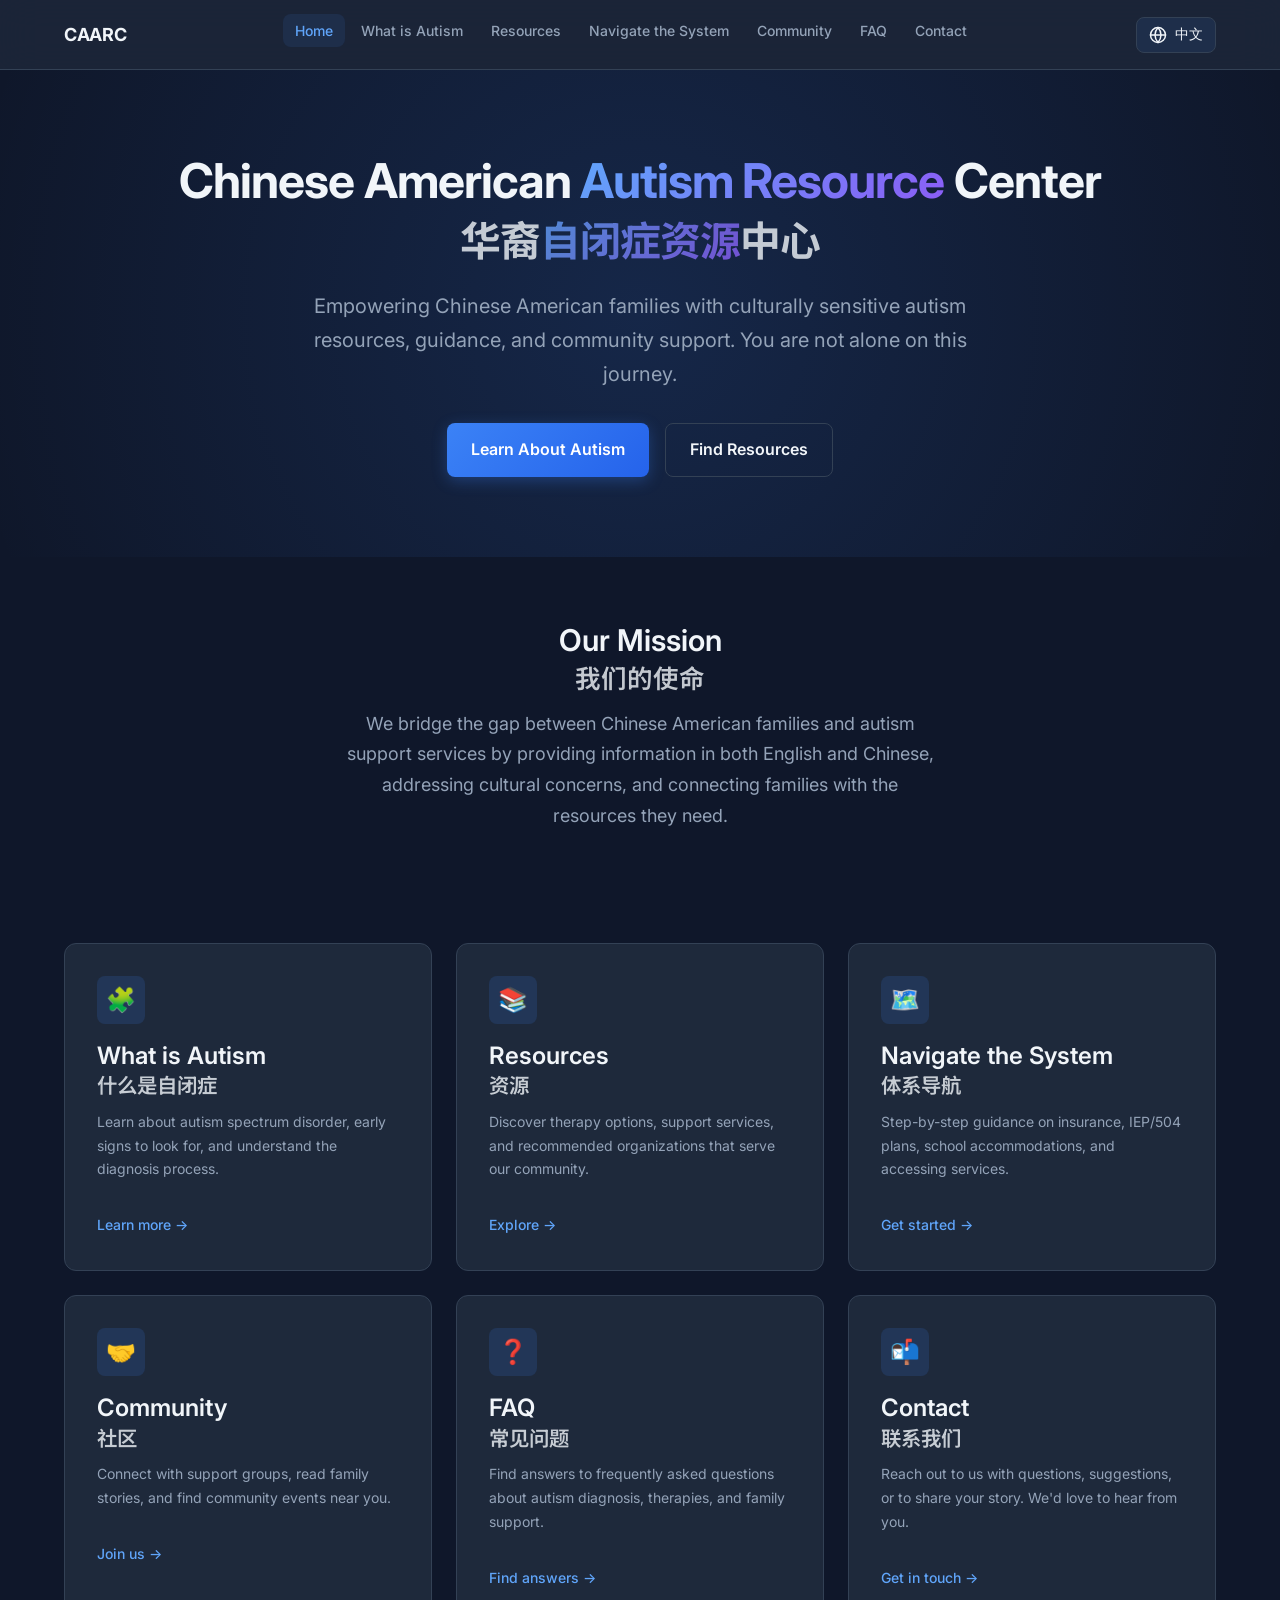
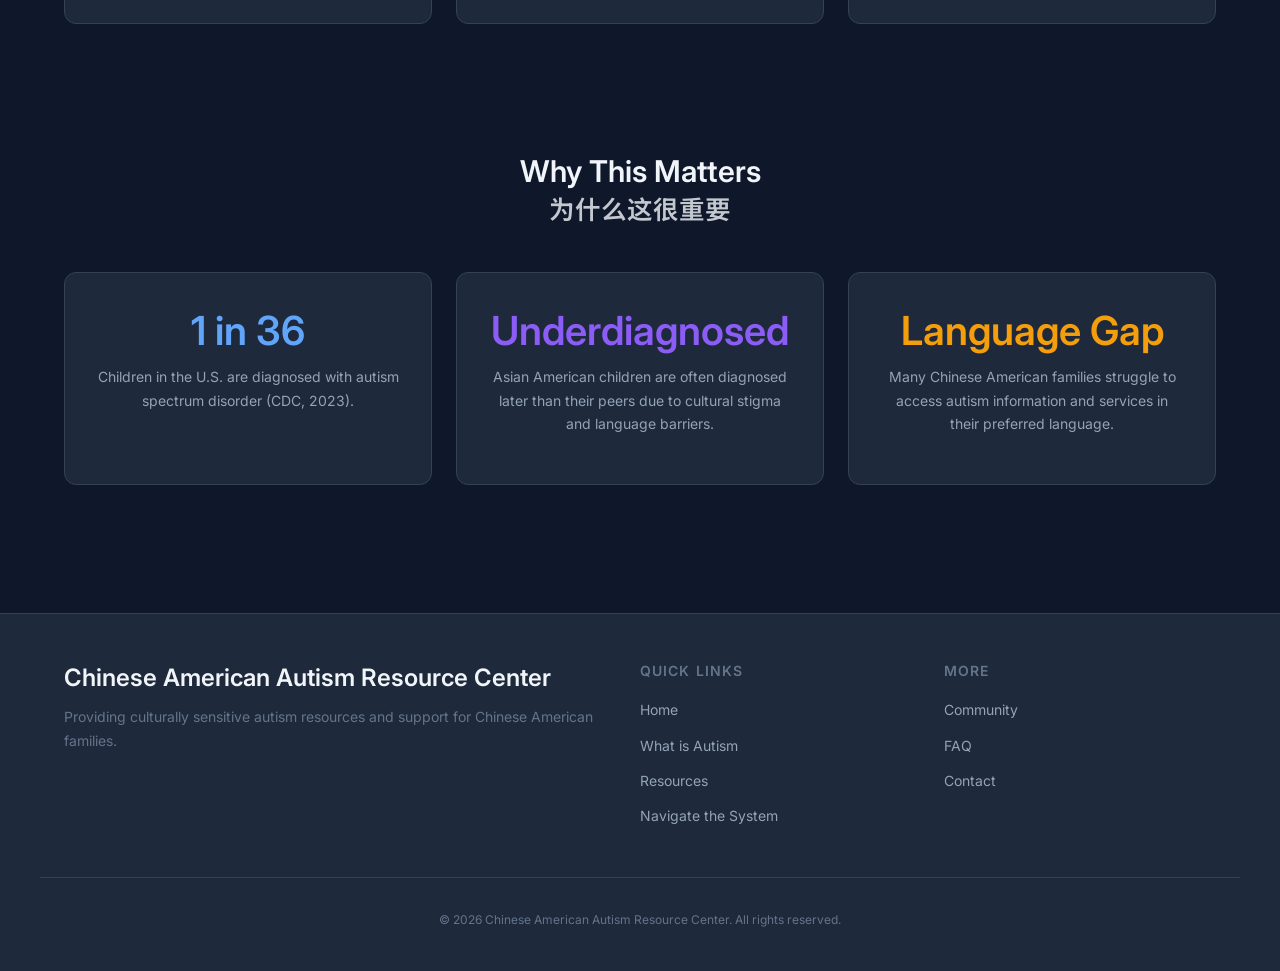
==== index.html @ fe68765d "Initial website launch" ====
<!DOCTYPE html>
<html lang="en" class="lang-en">
<head>
  <meta charset="UTF-8">
  <meta name="viewport" content="width=device-width, initial-scale=1.0">
  <title>Chinese American Autism Resource Center | 华裔自闭症资源中心</title>
  <meta name="description" content="Providing culturally sensitive autism resources, support, and guidance for Chinese American families. 为华裔美国家庭提供自闭症相关资源和支持。">
  <link rel="stylesheet" href="css/index.css">
</head>
<body>
  <main>

    <!-- ========== Hero Section ========== -->
    <section class="hero">
      <div class="hero-content container">
        <h1 class="bilingual-title">
          <span class="en">Chinese American <span class="highlight">Autism Resource</span> Center</span>
          <span class="zh">华裔<span class="highlight">自闭症资源</span>中心</span>
        </h1>

        <!-- ========== EDITABLE: Hero Description ========== -->
        <p class="en">Empowering Chinese American families with culturally sensitive autism resources, guidance, and community support. You are not alone on this journey.</p>
        <p class="zh">为华裔美国家庭提供具有文化敏感性的自闭症资源、指导和社区支持。在这段旅程中，您并不孤单。</p>
        <!-- ========== END EDITABLE ========== -->

        <div style="display:flex;gap:16px;justify-content:center;flex-wrap:wrap;">
          <a href="what-is-autism.html" class="btn btn-primary">
            <span class="en">Learn About Autism</span>
            <span class="zh">了解自闭症</span>
          </a>
          <a href="resources.html" class="btn btn-secondary">
            <span class="en">Find Resources</span>
            <span class="zh">查找资源</span>
          </a>
        </div>
      </div>
    </section>

    <!-- ========== Mission Section ========== -->
    <section class="section">
      <div class="container">
        <div class="section-header">
          <h2 class="bilingual-title">
            <span class="en">Our Mission</span>
            <span class="zh">我们的使命</span>
          </h2>
          <!-- ========== EDITABLE: Mission Statement ========== -->
          <p class="en">We bridge the gap between Chinese American families and autism support services by providing information in both English and Chinese, addressing cultural concerns, and connecting families with the resources they need.</p>
          <p class="zh">我们通过提供中英双语信息、关注文化差异并将家庭与所需资源联系起来，架起华裔美国家庭与自闭症支持服务之间的桥梁。</p>
          <!-- ========== END EDITABLE ========== -->
        </div>
      </div>
    </section>

    <!-- ========== Quick Access Cards ========== -->
    <section class="section" style="padding-top:0;">
      <div class="container">
        <div class="card-grid">

          <!-- Card: What is Autism -->
          <a href="what-is-autism.html" class="card" style="text-decoration:none;color:inherit;">
            <div class="card-icon">🧩</div>
            <h3 class="bilingual-title">
              <span class="en">What is Autism</span>
              <span class="zh">什么是自闭症</span>
            </h3>
            <!-- ========== EDITABLE: Card Description ========== -->
            <p class="en">Learn about autism spectrum disorder, early signs to look for, and understand the diagnosis process.</p>
            <p class="zh">了解自闭症谱系障碍、需要关注的早期迹象，以及诊断过程。</p>
            <!-- ========== END EDITABLE ========== -->
            <span class="card-link">
              <span class="en">Learn more →</span>
              <span class="zh">了解更多 →</span>
            </span>
          </a>

          <!-- Card: Resources -->
          <a href="resources.html" class="card" style="text-decoration:none;color:inherit;">
            <div class="card-icon">📚</div>
            <h3 class="bilingual-title">
              <span class="en">Resources</span>
              <span class="zh">资源</span>
            </h3>
            <!-- ========== EDITABLE: Card Description ========== -->
            <p class="en">Discover therapy options, support services, and recommended organizations that serve our community.</p>
            <p class="zh">发现治疗选项、支持服务以及为我们社区服务的推荐机构。</p>
            <!-- ========== END EDITABLE ========== -->
            <span class="card-link">
              <span class="en">Explore →</span>
              <span class="zh">探索 →</span>
            </span>
          </a>

          <!-- Card: Navigate the System -->
          <a href="navigate-system.html" class="card" style="text-decoration:none;color:inherit;">
            <div class="card-icon">🗺️</div>
            <h3 class="bilingual-title">
              <span class="en">Navigate the System</span>
              <span class="zh">体系导航</span>
            </h3>
            <!-- ========== EDITABLE: Card Description ========== -->
            <p class="en">Step-by-step guidance on insurance, IEP/504 plans, school accommodations, and accessing services.</p>
            <p class="zh">关于保险、IEP/504计划、学校支持和获取服务的逐步指导。</p>
            <!-- ========== END EDITABLE ========== -->
            <span class="card-link">
              <span class="en">Get started →</span>
              <span class="zh">开始了解 →</span>
            </span>
          </a>

          <!-- Card: Community -->
          <a href="community.html" class="card" style="text-decoration:none;color:inherit;">
            <div class="card-icon">🤝</div>
            <h3 class="bilingual-title">
              <span class="en">Community</span>
              <span class="zh">社区</span>
            </h3>
            <!-- ========== EDITABLE: Card Description ========== -->
            <p class="en">Connect with support groups, read family stories, and find community events near you.</p>
            <p class="zh">加入互助小组、阅读家庭故事，寻找身边的社区活动。</p>
            <!-- ========== END EDITABLE ========== -->
            <span class="card-link">
              <span class="en">Join us →</span>
              <span class="zh">加入我们 →</span>
            </span>
          </a>

          <!-- Card: FAQ -->
          <a href="faq.html" class="card" style="text-decoration:none;color:inherit;">
            <div class="card-icon">❓</div>
            <h3 class="bilingual-title">
              <span class="en">FAQ</span>
              <span class="zh">常见问题</span>
            </h3>
            <!-- ========== EDITABLE: Card Description ========== -->
            <p class="en">Find answers to frequently asked questions about autism diagnosis, therapies, and family support.</p>
            <p class="zh">查找关于自闭症诊断、治疗和家庭支持的常见问题解答。</p>
            <!-- ========== END EDITABLE ========== -->
            <span class="card-link">
              <span class="en">Find answers →</span>
              <span class="zh">查找答案 →</span>
            </span>
          </a>

          <!-- Card: Contact -->
          <a href="contact.html" class="card" style="text-decoration:none;color:inherit;">
            <div class="card-icon">📬</div>
            <h3 class="bilingual-title">
              <span class="en">Contact</span>
              <span class="zh">联系我们</span>
            </h3>
            <!-- ========== EDITABLE: Card Description ========== -->
            <p class="en">Reach out to us with questions, suggestions, or to share your story. We'd love to hear from you.</p>
            <p class="zh">如有问题、建议或想分享您的故事，请联系我们。我们期待您的来信。</p>
            <!-- ========== END EDITABLE ========== -->
            <span class="card-link">
              <span class="en">Get in touch →</span>
              <span class="zh">联系我们 →</span>
            </span>
          </a>

        </div>
      </div>
    </section>

    <!-- ========== Why This Matters Section ========== -->
    <section class="section">
      <div class="container">
        <div class="section-header">
          <h2 class="bilingual-title">
            <span class="en">Why This Matters</span>
            <span class="zh">为什么这很重要</span>
          </h2>
        </div>
        <div class="card-grid" style="grid-template-columns: repeat(auto-fill, minmax(280px, 1fr));">

          <!-- ========== EDITABLE: Statistics ========== -->
          <div class="card" style="text-align:center;">
            <h3 style="font-size:2.5rem;color:var(--primary-light);margin-bottom:8px;">1 in 36</h3>
            <p class="en">Children in the U.S. are diagnosed with autism spectrum disorder (CDC, 2023).</p>
            <p class="zh">美国儿童被诊断为自闭症谱系障碍（CDC, 2023年）。</p>
          </div>

          <div class="card" style="text-align:center;">
            <h3 style="font-size:2.5rem;color:var(--secondary);margin-bottom:8px;">Underdiagnosed</h3>
            <p class="en">Asian American children are often diagnosed later than their peers due to cultural stigma and language barriers.</p>
            <p class="zh">由于文化偏见和语言障碍，亚裔美国儿童通常比同龄人更晚被诊断。</p>
          </div>

          <div class="card" style="text-align:center;">
            <h3 style="font-size:2.5rem;color:var(--accent);margin-bottom:8px;">Language Gap</h3>
            <p class="en">Many Chinese American families struggle to access autism information and services in their preferred language.</p>
            <p class="zh">许多华裔美国家庭难以用他们偏好的语言获取自闭症信息和服务。</p>
          </div>
          <!-- ========== END EDITABLE ========== -->

        </div>
      </div>
    </section>

  </main>

  <script src="js/nav.js"></script>
</body>
</html>
---- css/index.css ----
/* ============================
   Chinese American Autism Resource Center
   华裔自闭症资源中心
   Design System
   ============================ */

/* --- Google Fonts --- */
@import url('https://fonts.googleapis.com/css2?family=Inter:wght@300;400;500;600;700&family=Noto+Sans+SC:wght@300;400;500;600;700&display=swap');

/* --- CSS Custom Properties --- */
:root {
  /* Colors */
  --primary: #3B82F6;
  --primary-dark: #2563EB;
  --primary-light: #60A5FA;
  --primary-glow: rgba(59, 130, 246, 0.15);
  --secondary: #8B5CF6;
  --secondary-dark: #7C3AED;
  --accent: #F59E0B;
  --accent-light: #FCD34D;

  --bg-primary: #0F172A;
  --bg-secondary: #1E293B;
  --bg-card: #1E293B;
  --bg-card-hover: #334155;
  --bg-glass: rgba(30, 41, 59, 0.8);

  --text-primary: #F1F5F9;
  --text-secondary: #94A3B8;
  --text-muted: #64748B;
  --text-accent: #60A5FA;

  --border: #334155;
  --border-light: #475569;

  --success: #10B981;
  --warning: #F59E0B;
  --error: #EF4444;

  /* Typography */
  --font-en: 'Inter', -apple-system, BlinkMacSystemFont, sans-serif;
  --font-zh: 'Noto Sans SC', 'PingFang SC', 'Microsoft YaHei', sans-serif;
  --font-size-xs: 0.75rem;
  --font-size-sm: 0.875rem;
  --font-size-base: 1rem;
  --font-size-lg: 1.125rem;
  --font-size-xl: 1.25rem;
  --font-size-2xl: 1.5rem;
  --font-size-3xl: 1.875rem;
  --font-size-4xl: 2.25rem;
  --font-size-5xl: 3rem;

  /* Spacing */
  --space-1: 0.25rem;
  --space-2: 0.5rem;
  --space-3: 0.75rem;
  --space-4: 1rem;
  --space-5: 1.25rem;
  --space-6: 1.5rem;
  --space-8: 2rem;
  --space-10: 2.5rem;
  --space-12: 3rem;
  --space-16: 4rem;
  --space-20: 5rem;

  /* Layout */
  --max-width: 1200px;
  --nav-height: 70px;
  --border-radius: 12px;
  --border-radius-sm: 8px;
  --border-radius-lg: 16px;

  /* Shadows */
  --shadow-sm: 0 1px 3px rgba(0, 0, 0, 0.3);
  --shadow-md: 0 4px 6px rgba(0, 0, 0, 0.3);
  --shadow-lg: 0 10px 25px rgba(0, 0, 0, 0.4);
  --shadow-glow: 0 0 30px rgba(59, 130, 246, 0.15);

  /* Transitions */
  --transition-fast: 150ms ease;
  --transition-base: 250ms ease;
  --transition-slow: 400ms ease;
}

/* --- Reset & Base --- */
*, *::before, *::after {
  margin: 0;
  padding: 0;
  box-sizing: border-box;
}

html {
  scroll-behavior: smooth;
  font-size: 16px;
}

body {
  font-family: var(--font-en);
  background: var(--bg-primary);
  color: var(--text-primary);
  line-height: 1.7;
  min-height: 100vh;
  -webkit-font-smoothing: antialiased;
  -moz-osx-font-smoothing: grayscale;
}

/* Chinese text uses Chinese font */
.zh {
  font-family: var(--font-zh);
}

/* --- Language Switching --- */
html.lang-en .zh { display: none; }
html.lang-zh .en { display: none; }

/* Titles always show both languages */
.bilingual-title .en,
.bilingual-title .zh {
  display: block !important;
}
.bilingual-title .zh {
  font-size: 0.85em;
  opacity: 0.8;
  font-family: var(--font-zh);
}

/* --- Typography --- */
h1, h2, h3, h4, h5, h6 {
  line-height: 1.3;
  font-weight: 600;
}

h1 { font-size: var(--font-size-4xl); }
h2 { font-size: var(--font-size-3xl); }
h3 { font-size: var(--font-size-2xl); }
h4 { font-size: var(--font-size-xl); }

p {
  margin-bottom: var(--space-4);
  color: var(--text-secondary);
}

a {
  color: var(--text-accent);
  text-decoration: none;
  transition: color var(--transition-fast);
}

a:hover {
  color: var(--primary-light);
}

ul, ol {
  padding-left: var(--space-6);
  margin-bottom: var(--space-4);
}

li {
  margin-bottom: var(--space-2);
  color: var(--text-secondary);
}

/* --- Navigation --- */
.navbar {
  position: fixed;
  top: 0;
  left: 0;
  right: 0;
  height: var(--nav-height);
  background: var(--bg-glass);
  backdrop-filter: blur(20px);
  -webkit-backdrop-filter: blur(20px);
  border-bottom: 1px solid var(--border);
  z-index: 1000;
  display: flex;
  align-items: center;
  justify-content: center;
}

.nav-container {
  width: 100%;
  max-width: var(--max-width);
  padding: 0 var(--space-6);
  display: flex;
  align-items: center;
  justify-content: space-between;
}

.nav-logo {
  display: flex;
  flex-direction: column;
  text-decoration: none;
  gap: 0;
  line-height: 1.2;
}

.nav-logo .en {
  font-size: var(--font-size-lg);
  font-weight: 700;
  color: var(--text-primary);
  letter-spacing: -0.02em;
}

.nav-logo .zh {
  font-size: var(--font-size-sm);
  color: var(--text-secondary);
  font-family: var(--font-zh);
}

.nav-links {
  display: flex;
  align-items: center;
  gap: var(--space-1);
  list-style: none;
  padding: 0;
  margin: 0;
}

.nav-links a {
  padding: var(--space-2) var(--space-3);
  border-radius: var(--border-radius-sm);
  color: var(--text-secondary);
  font-size: var(--font-size-sm);
  font-weight: 500;
  transition: all var(--transition-fast);
  text-decoration: none;
  white-space: nowrap;
}

.nav-links a:hover,
.nav-links a.active {
  color: var(--text-primary);
  background: rgba(59, 130, 246, 0.1);
}

.nav-links a.active {
  color: var(--primary-light);
}

/* Language Toggle Button */
.lang-toggle {
  display: flex;
  align-items: center;
  gap: var(--space-2);
  padding: var(--space-2) var(--space-3);
  background: rgba(59, 130, 246, 0.1);
  border: 1px solid var(--border);
  border-radius: var(--border-radius-sm);
  color: var(--text-primary);
  font-size: var(--font-size-sm);
  font-weight: 500;
  cursor: pointer;
  transition: all var(--transition-fast);
  white-space: nowrap;
}

.lang-toggle:hover {
  background: rgba(59, 130, 246, 0.2);
  border-color: var(--primary);
}

.lang-toggle svg {
  width: 18px;
  height: 18px;
}

/* Hamburger menu */
.nav-hamburger {
  display: none;
  flex-direction: column;
  gap: 5px;
  background: none;
  border: none;
  cursor: pointer;
  padding: var(--space-2);
}

.nav-hamburger span {
  display: block;
  width: 24px;
  height: 2px;
  background: var(--text-primary);
  border-radius: 2px;
  transition: all var(--transition-base);
}

/* --- Main Content --- */
main {
  padding-top: var(--nav-height);
  min-height: calc(100vh - 300px);
}

.container {
  width: 100%;
  max-width: var(--max-width);
  margin: 0 auto;
  padding: 0 var(--space-6);
}

.section {
  padding: var(--space-16) 0;
}

.section-header {
  text-align: center;
  margin-bottom: var(--space-12);
}

.section-header h2 {
  margin-bottom: var(--space-4);
}

.section-header p {
  max-width: 600px;
  margin: 0 auto;
  font-size: var(--font-size-lg);
}

/* --- Hero Section --- */
.hero {
  position: relative;
  padding: var(--space-20) 0;
  text-align: center;
  overflow: hidden;
}

.hero::before {
  content: '';
  position: absolute;
  top: -50%;
  left: -50%;
  width: 200%;
  height: 200%;
  background: radial-gradient(circle at 50% 50%, var(--primary-glow) 0%, transparent 50%);
  animation: heroGlow 8s ease-in-out infinite alternate;
}

@keyframes heroGlow {
  0% { transform: translate(0, 0) scale(1); }
  100% { transform: translate(-5%, 5%) scale(1.1); }
}

.hero-content {
  position: relative;
  z-index: 1;
}

.hero h1 {
  font-size: var(--font-size-5xl);
  font-weight: 700;
  margin-bottom: var(--space-6);
  letter-spacing: -0.02em;
}

.hero h1 .highlight {
  background: linear-gradient(135deg, var(--primary-light), var(--secondary));
  -webkit-background-clip: text;
  -webkit-text-fill-color: transparent;
  background-clip: text;
}

.hero p {
  font-size: var(--font-size-xl);
  max-width: 700px;
  margin: 0 auto var(--space-8);
}

/* --- Cards --- */
.card-grid {
  display: grid;
  grid-template-columns: repeat(auto-fill, minmax(320px, 1fr));
  gap: var(--space-6);
}

.card {
  background: var(--bg-card);
  border: 1px solid var(--border);
  border-radius: var(--border-radius);
  padding: var(--space-8);
  transition: all var(--transition-base);
  position: relative;
  overflow: hidden;
}

.card::before {
  content: '';
  position: absolute;
  top: 0;
  left: 0;
  right: 0;
  height: 3px;
  background: linear-gradient(90deg, var(--primary), var(--secondary));
  opacity: 0;
  transition: opacity var(--transition-base);
}

.card:hover {
  transform: translateY(-4px);
  border-color: var(--border-light);
  box-shadow: var(--shadow-lg);
}

.card:hover::before {
  opacity: 1;
}

.card-icon {
  width: 48px;
  height: 48px;
  border-radius: var(--border-radius-sm);
  background: var(--primary-glow);
  display: flex;
  align-items: center;
  justify-content: center;
  margin-bottom: var(--space-4);
  font-size: 24px;
}

.card h3 {
  margin-bottom: var(--space-3);
}

.card p {
  font-size: var(--font-size-sm);
}

.card-link {
  display: inline-flex;
  align-items: center;
  gap: var(--space-2);
  margin-top: var(--space-4);
  color: var(--primary-light);
  font-weight: 500;
  font-size: var(--font-size-sm);
}

.card-link:hover {
  gap: var(--space-3);
}

/* --- Buttons --- */
.btn {
  display: inline-flex;
  align-items: center;
  gap: var(--space-2);
  padding: var(--space-3) var(--space-6);
  border-radius: var(--border-radius-sm);
  font-size: var(--font-size-base);
  font-weight: 600;
  cursor: pointer;
  transition: all var(--transition-base);
  text-decoration: none;
  border: none;
}

.btn-primary {
  background: linear-gradient(135deg, var(--primary), var(--primary-dark));
  color: white;
  box-shadow: 0 4px 15px rgba(59, 130, 246, 0.3);
}

.btn-primary:hover {
  transform: translateY(-2px);
  box-shadow: 0 6px 20px rgba(59, 130, 246, 0.4);
  color: white;
}

.btn-secondary {
  background: transparent;
  color: var(--text-primary);
  border: 1px solid var(--border);
}

.btn-secondary:hover {
  border-color: var(--primary);
  background: rgba(59, 130, 246, 0.1);
  color: white;
}

/* --- Accordion (FAQ) --- */
.accordion {
  display: flex;
  flex-direction: column;
  gap: var(--space-3);
}

.accordion-item {
  background: var(--bg-card);
  border: 1px solid var(--border);
  border-radius: var(--border-radius);
  overflow: hidden;
  transition: border-color var(--transition-base);
}

.accordion-item.active {
  border-color: var(--primary);
}

.accordion-header {
  display: flex;
  align-items: center;
  justify-content: space-between;
  padding: var(--space-5) var(--space-6);
  cursor: pointer;
  transition: background var(--transition-fast);
  user-select: none;
}

.accordion-header:hover {
  background: var(--bg-card-hover);
}

.accordion-header h3 {
  font-size: var(--font-size-base);
  font-weight: 500;
}

.accordion-icon {
  width: 24px;
  height: 24px;
  color: var(--text-muted);
  transition: transform var(--transition-base);
  flex-shrink: 0;
  margin-left: var(--space-4);
}

.accordion-item.active .accordion-icon {
  transform: rotate(180deg);
  color: var(--primary-light);
}

.accordion-content {
  max-height: 0;
  overflow: hidden;
  transition: max-height var(--transition-slow);
}

.accordion-content-inner {
  padding: 0 var(--space-6) var(--space-6);
}

/* --- Content Page --- */
.page-hero {
  padding: var(--space-12) 0;
  text-align: center;
  position: relative;
}

.page-hero::before {
  content: '';
  position: absolute;
  top: 0;
  left: 0;
  right: 0;
  bottom: 0;
  background: radial-gradient(ellipse at top, var(--primary-glow) 0%, transparent 60%);
  pointer-events: none;
}

.page-hero h1 {
  position: relative;
  margin-bottom: var(--space-4);
}

.page-hero p {
  position: relative;
  max-width: 600px;
  margin: 0 auto;
  font-size: var(--font-size-lg);
}

.content-section {
  padding: var(--space-8) 0;
}

.content-section h2 {
  margin-bottom: var(--space-6);
  padding-bottom: var(--space-3);
  border-bottom: 1px solid var(--border);
}

.content-section h3 {
  font-size: var(--font-size-xl);
  margin-bottom: var(--space-4);
  margin-top: var(--space-6);
}

.content-block {
  background: var(--bg-card);
  border: 1px solid var(--border);
  border-radius: var(--border-radius);
  padding: var(--space-6);
  margin-bottom: var(--space-6);
}

.content-block h3 {
  margin-top: 0;
}

/* Info boxes  */
.info-box {
  border-left: 4px solid var(--primary);
  background: rgba(59, 130, 246, 0.05);
  padding: var(--space-4) var(--space-6);
  border-radius: 0 var(--border-radius-sm) var(--border-radius-sm) 0;
  margin: var(--space-6) 0;
}

.info-box.warning {
  border-left-color: var(--warning);
  background: rgba(245, 158, 11, 0.05);
}

.info-box.success {
  border-left-color: var(--success);
  background: rgba(16, 185, 129, 0.05);
}

/* --- Contact Form --- */
.form-group {
  margin-bottom: var(--space-5);
}

.form-group label {
  display: block;
  margin-bottom: var(--space-2);
  font-weight: 500;
  color: var(--text-primary);
  font-size: var(--font-size-sm);
}

.form-group input,
.form-group textarea,
.form-group select {
  width: 100%;
  padding: var(--space-3) var(--space-4);
  background: var(--bg-primary);
  border: 1px solid var(--border);
  border-radius: var(--border-radius-sm);
  color: var(--text-primary);
  font-family: var(--font-en);
  font-size: var(--font-size-base);
  transition: border-color var(--transition-fast);
}

.form-group input:focus,
.form-group textarea:focus,
.form-group select:focus {
  outline: none;
  border-color: var(--primary);
  box-shadow: 0 0 0 3px var(--primary-glow);
}

.form-group textarea {
  resize: vertical;
  min-height: 120px;
}

/* --- Footer --- */
.footer {
  background: var(--bg-secondary);
  border-top: 1px solid var(--border);
  padding: var(--space-12) 0 var(--space-6);
  margin-top: var(--space-16);
}

.footer-grid {
  display: grid;
  grid-template-columns: 2fr 1fr 1fr;
  gap: var(--space-8);
  max-width: var(--max-width);
  margin: 0 auto;
  padding: 0 var(--space-6);
}

.footer-about h3 {
  margin-bottom: var(--space-3);
  color: var(--text-primary);
}

.footer-about p {
  font-size: var(--font-size-sm);
  color: var(--text-muted);
}

.footer-links h4 {
  font-size: var(--font-size-sm);
  text-transform: uppercase;
  letter-spacing: 0.08em;
  color: var(--text-muted);
  margin-bottom: var(--space-4);
}

.footer-links ul {
  list-style: none;
  padding: 0;
}

.footer-links li {
  margin-bottom: var(--space-2);
}

.footer-links a {
  font-size: var(--font-size-sm);
  color: var(--text-secondary);
}

.footer-links a:hover {
  color: var(--primary-light);
}

.footer-bottom {
  text-align: center;
  padding-top: var(--space-8);
  margin-top: var(--space-8);
  border-top: 1px solid var(--border);
  max-width: var(--max-width);
  margin-left: auto;
  margin-right: auto;
  padding-left: var(--space-6);
  padding-right: var(--space-6);
}

.footer-bottom p {
  font-size: var(--font-size-xs);
  color: var(--text-muted);
}

/* --- Utility --- */
.text-center { text-align: center; }
.text-gradient {
  background: linear-gradient(135deg, var(--primary-light), var(--secondary));
  -webkit-background-clip: text;
  -webkit-text-fill-color: transparent;
  background-clip: text;
}
.mt-4 { margin-top: var(--space-4); }
.mt-8 { margin-top: var(--space-8); }
.mb-4 { margin-bottom: var(--space-4); }
.mb-8 { margin-bottom: var(--space-8); }

/* --- Steps list --- */
.steps-list {
  list-style: none;
  padding: 0;
  counter-reset: step;
}

.steps-list li {
  counter-increment: step;
  padding: var(--space-4) 0;
  padding-left: var(--space-12);
  position: relative;
  border-bottom: 1px solid var(--border);
}

.steps-list li:last-child {
  border-bottom: none;
}

.steps-list li::before {
  content: counter(step);
  position: absolute;
  left: 0;
  top: var(--space-4);
  width: 32px;
  height: 32px;
  border-radius: 50%;
  background: var(--primary-glow);
  color: var(--primary-light);
  display: flex;
  align-items: center;
  justify-content: center;
  font-weight: 600;
  font-size: var(--font-size-sm);
}

/* --- Resource cards --- */
.resource-category {
  margin-bottom: var(--space-8);
}

.resource-category h3 {
  margin-bottom: var(--space-4);
  padding-left: var(--space-3);
  border-left: 3px solid var(--primary);
}

/* --- Responsive --- */
@media (max-width: 768px) {
  :root {
    --font-size-5xl: 2.25rem;
    --font-size-4xl: 1.875rem;
    --font-size-3xl: 1.5rem;
  }

  .nav-links {
    display: none;
    position: fixed;
    top: var(--nav-height);
    left: 0;
    right: 0;
    bottom: 0;
    background: var(--bg-secondary);
    flex-direction: column;
    padding: var(--space-6);
    gap: var(--space-2);
    overflow-y: auto;
  }

  .nav-links.active {
    display: flex;
  }

  .nav-hamburger {
    display: flex;
  }

  .nav-hamburger.active span:nth-child(1) {
    transform: rotate(45deg) translate(5px, 5px);
  }
  .nav-hamburger.active span:nth-child(2) {
    opacity: 0;
  }
  .nav-hamburger.active span:nth-child(3) {
    transform: rotate(-45deg) translate(5px, -5px);
  }

  .hero {
    padding: var(--space-12) 0;
  }

  .card-grid {
    grid-template-columns: 1fr;
  }

  .footer-grid {
    grid-template-columns: 1fr;
    gap: var(--space-6);
  }

  .section {
    padding: var(--space-10) 0;
  }
}

@media (max-width: 480px) {
  .container {
    padding: 0 var(--space-4);
  }
}
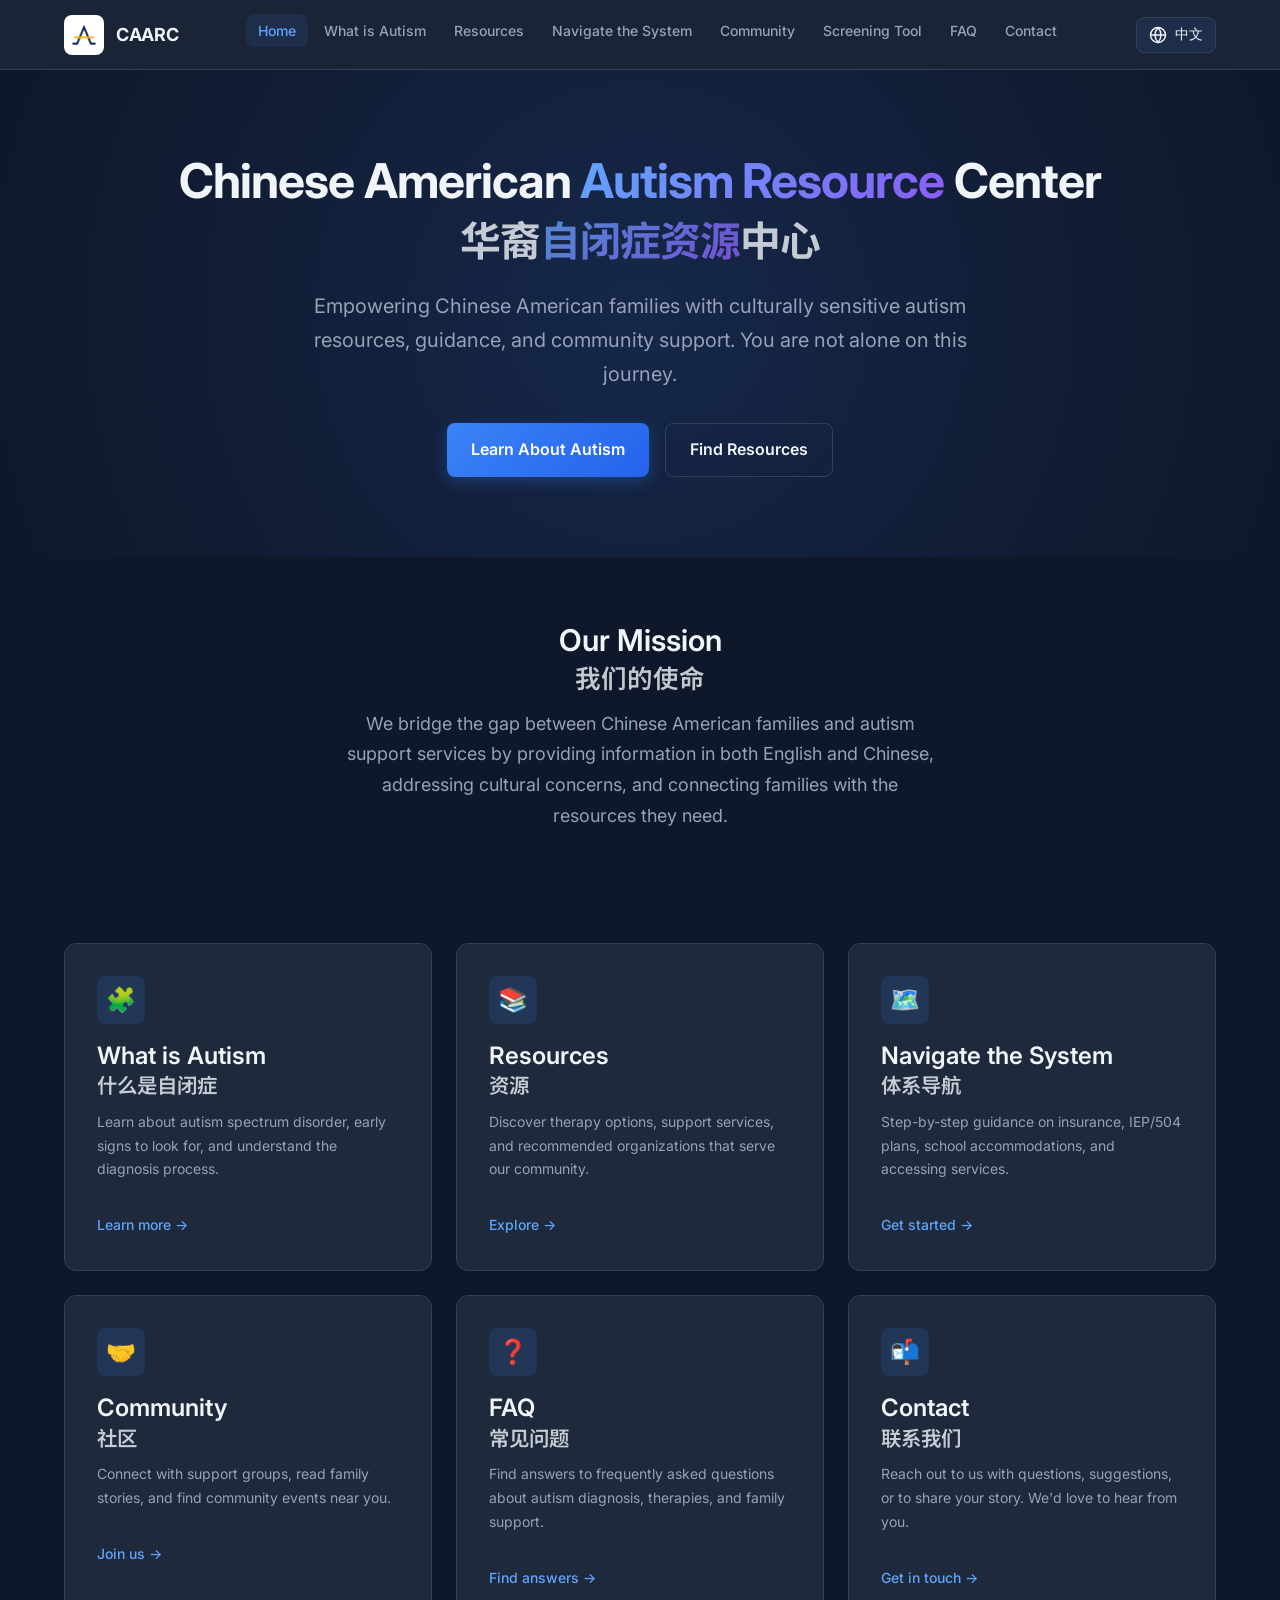
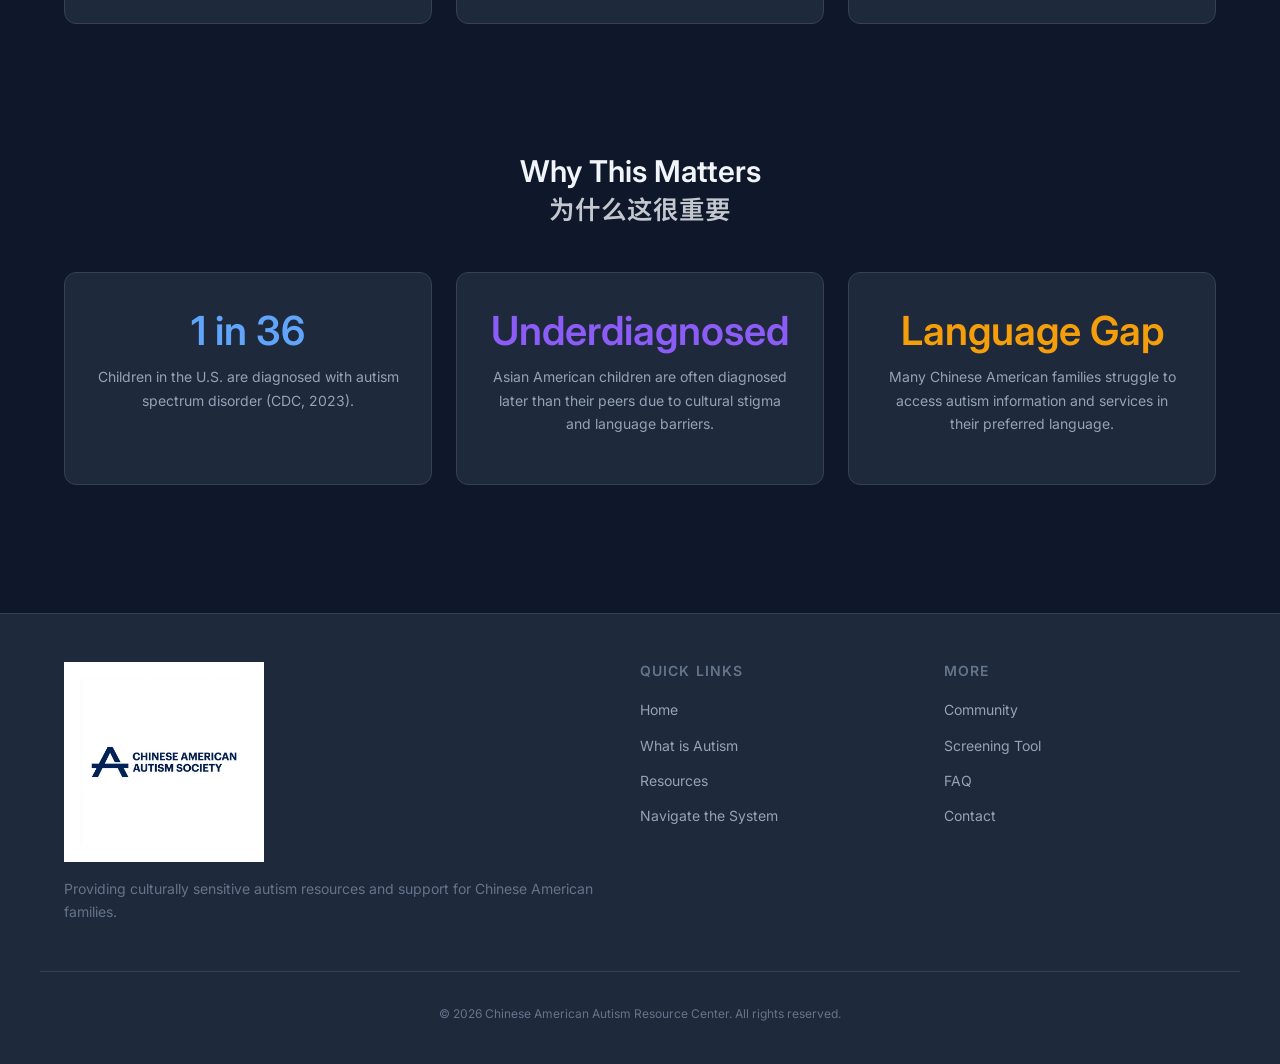
==== commit e95c3cad: "Add SEO: sitemap.xml, robots.txt, Open Graph tags for all pages" ====
--- a/index.html
+++ b/index.html
@@ -5,6 +5,13 @@
   <meta name="viewport" content="width=device-width, initial-scale=1.0">
   <title>Chinese American Autism Resource Center | 华裔自闭症资源中心</title>
   <meta name="description" content="Providing culturally sensitive autism resources, support, and guidance for Chinese American families. 为华裔美国家庭提供自闭症相关资源和支持。">
+  <!-- Open Graph / Social Media -->
+  <meta property="og:type" content="website">
+  <meta property="og:url" content="https://caas-org.github.io/caas-web/index.html">
+  <meta property="og:title" content="Chinese American Autism Resource Center | 华裔自闭症资源中心">
+  <meta property="og:description" content="Providing culturally sensitive autism resources, support, and guidance for Chinese American families.">
+  <meta property="og:image" content="https://caas-org.github.io/caas-web/images/logo_text.png">
+  <meta name="twitter:card" content="summary_large_image">
   <link rel="stylesheet" href="css/index.css">
 </head>
 <body>
--- a/css/index.css
+++ b/css/index.css
@@ -83,7 +83,9 @@
 }
 
 /* --- Reset & Base --- */
-*, *::before, *::after {
+*,
+*::before,
+*::after {
   margin: 0;
   padding: 0;
   box-sizing: border-box;
@@ -110,14 +112,20 @@
 }
 
 /* --- Language Switching --- */
-html.lang-en .zh { display: none; }
-html.lang-zh .en { display: none; }
+html.lang-en .zh {
+  display: none;
+}
+
+html.lang-zh .en {
+  display: none;
+}
 
 /* Titles always show both languages */
 .bilingual-title .en,
 .bilingual-title .zh {
   display: block !important;
 }
+
 .bilingual-title .zh {
   font-size: 0.85em;
   opacity: 0.8;
@@ -125,15 +133,52 @@
 }
 
 /* --- Typography --- */
-h1, h2, h3, h4, h5, h6 {
+h1,
+h2,
+h3,
+h4,
+h5,
+h6 {
   line-height: 1.3;
   font-weight: 600;
 }
 
-h1 { font-size: var(--font-size-4xl); }
-h2 { font-size: var(--font-size-3xl); }
-h3 { font-size: var(--font-size-2xl); }
-h4 { font-size: var(--font-size-xl); }
+h1 {
+  font-size: var(--font-size-4xl);
+}
+
+h2 {
+  font-size: var(--font-size-3xl);
+}
+
+h3 {
+  font-size: var(--font-size-2xl);
+}
+
+h4 {
+  font-size: var(--font-size-xl);
+}
+
+.footer-about h3 {
+  font-size: var(--font-size-xl);
+  margin-bottom: var(--space-3);
+  color: var(--text-primary);
+}
+
+.footer-logo {
+  height: 200px;
+  width: auto;
+  object-fit: contain;
+  border-radius: var(--border-radius-md);
+  background: white;
+  padding: 16px;
+  display: block;
+}
+
+.footer-about p {
+  color: var(--text-secondary);
+  line-height: 1.6;
+}
 
 p {
   margin-bottom: var(--space-4);
@@ -150,7 +195,8 @@
   color: var(--primary-light);
 }
 
-ul, ol {
+ul,
+ol {
   padding-left: var(--space-6);
   margin-bottom: var(--space-4);
 }
@@ -188,10 +234,26 @@
 
 .nav-logo {
   display: flex;
+  flex-direction: row;
+  align-items: center;
+  text-decoration: none;
+  gap: var(--space-3);
+  line-height: 1.2;
+}
+
+.nav-logo-icon {
+  height: 40px;
+  width: 40px;
+  object-fit: contain;
+  border-radius: var(--border-radius-sm);
+  background: white;
+  /* Since the AI logo has a white background */
+  padding: 2px;
+}
+
+.nav-logo-text {
+  display: flex;
   flex-direction: column;
-  text-decoration: none;
-  gap: 0;
-  line-height: 1.2;
 }
 
 .nav-logo .en {
@@ -336,8 +398,13 @@
 }
 
 @keyframes heroGlow {
-  0% { transform: translate(0, 0) scale(1); }
-  100% { transform: translate(-5%, 5%) scale(1.1); }
+  0% {
+    transform: translate(0, 0) scale(1);
+  }
+
+  100% {
+    transform: translate(-5%, 5%) scale(1.1);
+  }
 }
 
 .hero-content {
@@ -727,17 +794,32 @@
 }
 
 /* --- Utility --- */
-.text-center { text-align: center; }
+.text-center {
+  text-align: center;
+}
+
 .text-gradient {
   background: linear-gradient(135deg, var(--primary-light), var(--secondary));
   -webkit-background-clip: text;
   -webkit-text-fill-color: transparent;
   background-clip: text;
 }
-.mt-4 { margin-top: var(--space-4); }
-.mt-8 { margin-top: var(--space-8); }
-.mb-4 { margin-bottom: var(--space-4); }
-.mb-8 { margin-bottom: var(--space-8); }
+
+.mt-4 {
+  margin-top: var(--space-4);
+}
+
+.mt-8 {
+  margin-top: var(--space-8);
+}
+
+.mb-4 {
+  margin-bottom: var(--space-4);
+}
+
+.mb-8 {
+  margin-bottom: var(--space-8);
+}
 
 /* --- Steps list --- */
 .steps-list {
@@ -784,6 +866,304 @@
   margin-bottom: var(--space-4);
   padding-left: var(--space-3);
   border-left: 3px solid var(--primary);
+}
+
+/* --- Screening Checklist --- */
+
+/* Disclaimer Box */
+.disclaimer-box {
+  display: flex;
+  gap: var(--space-4);
+  background: rgba(245, 158, 11, 0.08);
+  border: 1px solid rgba(245, 158, 11, 0.3);
+  border-radius: var(--border-radius);
+  padding: var(--space-6);
+  margin-bottom: var(--space-6);
+}
+
+.disclaimer-icon {
+  font-size: 2rem;
+  flex-shrink: 0;
+  line-height: 1;
+}
+
+.disclaimer-box p {
+  font-size: var(--font-size-sm);
+  color: var(--text-secondary);
+}
+
+/* Age Group Selector */
+.age-group-selector {
+  display: grid;
+  grid-template-columns: repeat(4, 1fr);
+  gap: var(--space-4);
+  margin-top: var(--space-6);
+}
+
+.age-btn {
+  display: flex;
+  flex-direction: column;
+  align-items: center;
+  gap: var(--space-2);
+  padding: var(--space-6) var(--space-4);
+  background: var(--bg-card);
+  border: 2px solid var(--border);
+  border-radius: var(--border-radius);
+  color: var(--text-secondary);
+  cursor: pointer;
+  transition: all var(--transition-base);
+  font-size: var(--font-size-sm);
+  font-weight: 500;
+}
+
+.age-btn:hover {
+  border-color: var(--primary);
+  background: rgba(59, 130, 246, 0.05);
+  color: var(--text-primary);
+  transform: translateY(-2px);
+}
+
+.age-btn.active {
+  border-color: var(--primary);
+  background: rgba(59, 130, 246, 0.1);
+  color: var(--text-primary);
+  box-shadow: 0 0 20px rgba(59, 130, 246, 0.15);
+}
+
+.age-emoji {
+  font-size: 2rem;
+}
+
+/* Checklist Container */
+.checklist-instructions {
+  background: var(--bg-card);
+  border: 1px solid var(--border);
+  border-radius: var(--border-radius-sm);
+  padding: var(--space-4) var(--space-6);
+  margin-bottom: var(--space-6);
+}
+
+.checklist-instructions p {
+  margin-bottom: 0;
+  font-size: var(--font-size-sm);
+}
+
+.checklist-container {
+  display: flex;
+  flex-direction: column;
+  gap: var(--space-3);
+}
+
+/* Custom Checkbox Items */
+.checklist-item {
+  display: flex;
+  align-items: flex-start;
+  gap: var(--space-4);
+  padding: var(--space-4) var(--space-5);
+  background: var(--bg-card);
+  border: 1px solid var(--border);
+  border-radius: var(--border-radius-sm);
+  cursor: pointer;
+  transition: all var(--transition-fast);
+  user-select: none;
+}
+
+.checklist-item:hover {
+  border-color: var(--border-light);
+  background: var(--bg-card-hover);
+}
+
+.checklist-item input[type="checkbox"] {
+  display: none;
+}
+
+.checkmark {
+  flex-shrink: 0;
+  width: 24px;
+  height: 24px;
+  border: 2px solid var(--border-light);
+  border-radius: 6px;
+  display: flex;
+  align-items: center;
+  justify-content: center;
+  transition: all var(--transition-fast);
+  margin-top: 2px;
+}
+
+.checkmark::after {
+  content: '✓';
+  font-size: 14px;
+  font-weight: 700;
+  color: white;
+  opacity: 0;
+  transition: opacity var(--transition-fast);
+}
+
+.checklist-item input:checked~.checkmark {
+  background: var(--warning);
+  border-color: var(--warning);
+}
+
+.checklist-item input:checked~.checkmark::after {
+  opacity: 1;
+}
+
+.checklist-item input:checked~.question-text {
+  color: var(--warning);
+}
+
+.question-text {
+  color: var(--text-secondary);
+  font-size: var(--font-size-base);
+  line-height: 1.5;
+  width: 100%;
+}
+
+/* Optional Details Input */
+.detail-input {
+  display: block;
+  width: 100%;
+  margin-top: var(--space-3);
+  padding: var(--space-3);
+  background: var(--bg-primary);
+  border: 1px solid var(--border);
+  border-radius: var(--border-radius-sm);
+  color: var(--text-primary);
+  font-family: inherit;
+  font-size: var(--font-size-sm);
+  resize: vertical;
+  min-height: 80px;
+  max-height: 200px;
+  opacity: 0;
+  visibility: hidden;
+  height: 0;
+  min-height: 0;
+  padding-top: 0;
+  padding-bottom: 0;
+  margin-top: 0;
+  transition: all var(--transition-base);
+}
+
+.detail-input:focus {
+  outline: none;
+  border-color: var(--primary);
+  box-shadow: 0 0 0 2px var(--primary-glow);
+}
+
+.checklist-item input:checked~.question-text .detail-input {
+  opacity: 1;
+  visibility: visible;
+  height: auto;
+  min-height: 80px;
+  padding: var(--space-3);
+  margin-top: var(--space-3);
+}
+
+/* Large button */
+.btn-lg {
+  padding: var(--space-4) var(--space-8);
+  font-size: var(--font-size-lg);
+}
+
+/* AI Loading Spinner */
+.ai-loading {
+  display: flex;
+  flex-direction: column;
+  align-items: center;
+  gap: var(--space-4);
+  padding: var(--space-12) 0;
+}
+
+.spinner {
+  width: 48px;
+  height: 48px;
+  border: 4px solid var(--border);
+  border-top-color: var(--primary);
+  border-radius: 50%;
+  animation: spin 0.8s linear infinite;
+}
+
+@keyframes spin {
+  to {
+    transform: rotate(360deg);
+  }
+}
+
+.ai-loading p {
+  color: var(--text-muted);
+  font-size: var(--font-size-sm);
+  text-align: center;
+}
+
+/* AI Response Card */
+.ai-response-card {
+  background: var(--bg-glass);
+  backdrop-filter: blur(20px);
+  -webkit-backdrop-filter: blur(20px);
+  border: 1px solid var(--border);
+  border-radius: var(--border-radius-lg);
+  padding: var(--space-8);
+  box-shadow: var(--shadow-lg), var(--shadow-glow);
+}
+
+.ai-response-card .ai-markdown h3 {
+  color: var(--primary-light);
+  margin: var(--space-6) 0 var(--space-3);
+  font-size: var(--font-size-xl);
+}
+
+.ai-response-card .ai-markdown h3:first-child {
+  margin-top: 0;
+}
+
+.ai-response-card .ai-markdown h4 {
+  color: var(--text-primary);
+  margin: var(--space-4) 0 var(--space-2);
+}
+
+.ai-response-card .ai-markdown p {
+  margin-bottom: var(--space-3);
+  line-height: 1.8;
+}
+
+.ai-response-card .ai-markdown ul {
+  padding-left: var(--space-6);
+  margin-bottom: var(--space-4);
+}
+
+.ai-response-card .ai-markdown li {
+  margin-bottom: var(--space-2);
+  line-height: 1.7;
+}
+
+.ai-response-card .ai-markdown strong {
+  color: var(--text-primary);
+}
+
+.ai-response-card .lang-separator {
+  border: none;
+  border-top: 1px solid var(--border);
+  margin: var(--space-8) 0;
+}
+
+/* AI Error */
+.ai-error {
+  background: rgba(239, 68, 68, 0.05);
+  border: 1px solid rgba(239, 68, 68, 0.2);
+  border-radius: var(--border-radius);
+  padding: var(--space-6);
+}
+
+.ai-error h3 {
+  color: var(--error);
+  margin-bottom: var(--space-3);
+}
+
+.ai-error code {
+  background: var(--bg-primary);
+  padding: 2px 8px;
+  border-radius: 4px;
+  font-size: var(--font-size-sm);
 }
 
 /* --- Responsive --- */
@@ -819,9 +1199,11 @@
   .nav-hamburger.active span:nth-child(1) {
     transform: rotate(45deg) translate(5px, 5px);
   }
+
   .nav-hamburger.active span:nth-child(2) {
     opacity: 0;
   }
+
   .nav-hamburger.active span:nth-child(3) {
     transform: rotate(-45deg) translate(5px, -5px);
   }
@@ -842,6 +1224,27 @@
   .section {
     padding: var(--space-10) 0;
   }
+
+  .age-group-selector {
+    grid-template-columns: repeat(2, 1fr);
+  }
+
+  .checklist-item {
+    padding: var(--space-3) var(--space-4);
+  }
+
+  .ai-response-card {
+    padding: var(--space-5);
+  }
+
+  .btn-lg {
+    padding: var(--space-3) var(--space-6);
+    font-size: var(--font-size-base);
+  }
+
+  .disclaimer-box {
+    flex-direction: column;
+  }
 }
 
 @media (max-width: 480px) {
@@ -849,3 +1252,95 @@
     padding: 0 var(--space-4);
   }
 }
+
+/* --- Print Styles --- */
+.print-only {
+  display: none;
+}
+
+@media print {
+  body {
+    background: white !important;
+    color: black !important;
+    margin: 0;
+    padding: 0;
+  }
+
+  /* Hide all UI elements except print area */
+  .navbar,
+  .footer,
+  main {
+    display: none !important;
+  }
+
+  .print-only {
+    display: block !important;
+    width: 100%;
+  }
+
+  #print-area {
+    font-family: Arial, sans-serif;
+    color: #000;
+  }
+
+  .print-header {
+    text-align: center;
+    border-bottom: 2px solid #ccc;
+    padding-bottom: 20px;
+    margin-bottom: 30px;
+  }
+
+  .print-header h1 {
+    font-size: 24px;
+    color: #000 !important;
+    margin-bottom: 5px;
+  }
+
+  .print-section {
+    margin-bottom: 30px;
+  }
+
+  .print-section h2 {
+    font-size: 18px;
+    border-bottom: 1px solid #aaa;
+    padding-bottom: 5px;
+    margin-bottom: 15px;
+    color: #000 !important;
+  }
+
+  .print-item {
+    margin-bottom: 15px;
+    padding: 12px;
+    background: #fff !important;
+    border: 1px solid #aaa;
+    border-radius: 4px;
+    break-inside: avoid;
+    page-break-inside: avoid;
+  }
+
+  .print-item-title {
+    font-weight: bold;
+    margin-bottom: 6px;
+    font-size: 14px;
+  }
+
+  .print-item-detail {
+    font-size: 13px;
+    color: #333 !important;
+    font-style: italic;
+    border-left: 3px solid #666;
+    padding-left: 10px;
+    margin-top: 8px;
+  }
+
+  .print-disclaimer {
+    margin-top: 40px;
+    padding: 15px;
+    border: 2px solid #666;
+    font-size: 12px;
+    text-align: center;
+    color: #000 !important;
+    break-inside: avoid;
+    page-break-inside: avoid;
+  }
+}
